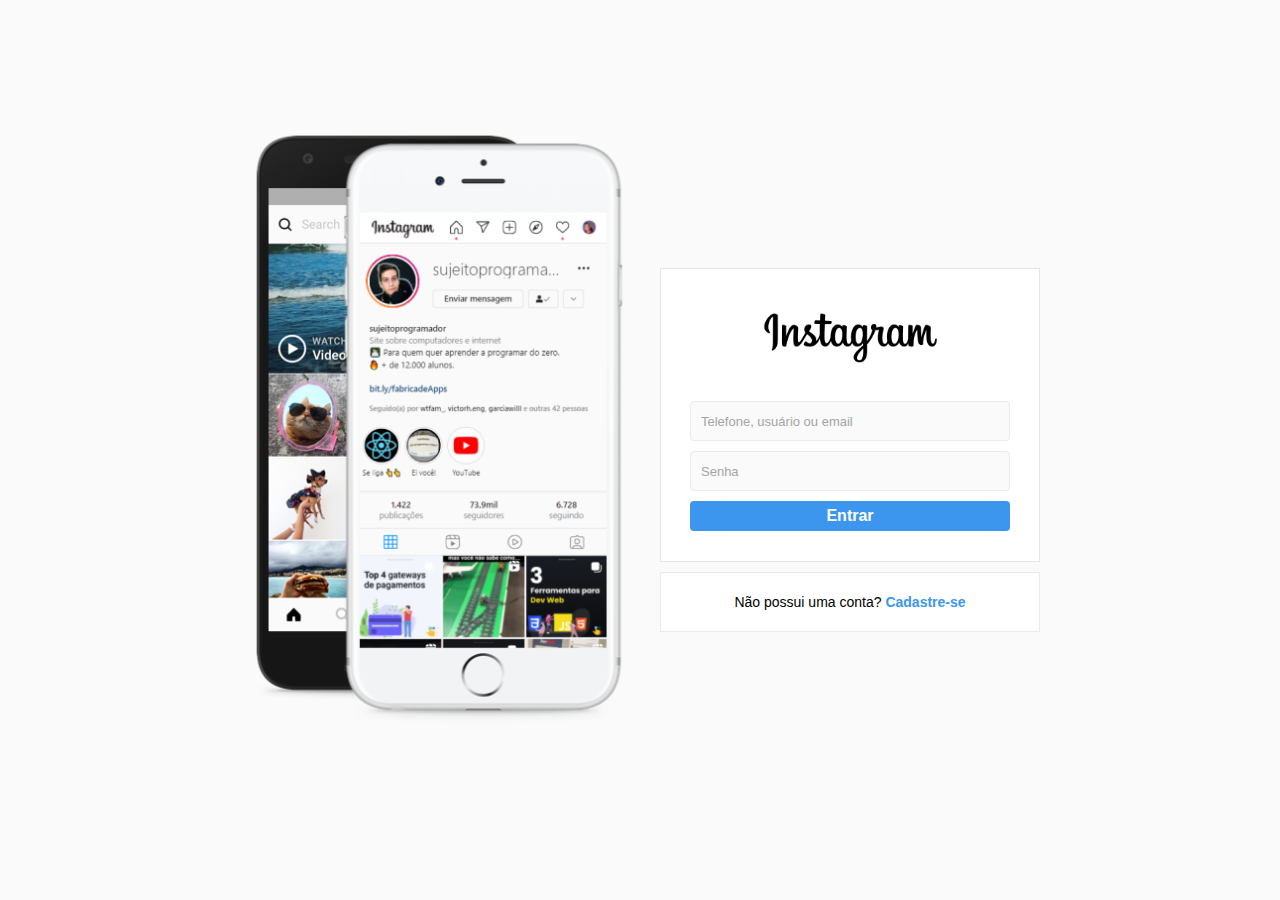
==== index.html @ 1d022b70 "feat: Initial commit" ====
<!DOCTYPE html>
<html lang="pt-br">
<head>
  <meta charset="UTF-8">
  <meta http-equiv="X-UA-Compatible" content="IE=edge">
  <meta name="viewport" content="width=device-width, initial-scale=1.0">
  <link rel="stylesheet" href="style.css" />

  <title>Sujeitogram - Sua rede social</title>
</head>
<body>

  
  <div id="wrapper">
    <!-- Container -->
    <div id="container">
      
      <div class="column left">
        <div class="main"></div>
      </div>

      <div class="column right">

        <div class="login-panel">
          <div class="logo">
            <img class="logo-img" src="assets/logo.png" alt="Logo principal">
          </div>

          <form action="">
            <input type="text" placeholder="Telefone, usuário ou email" name="username">
            <input type="password" placeholder="Senha" name="password">
            <input type="submit" value="Entrar">
          </form>

        </div>

        <div class="infobox">
          <p>Não possui uma conta? <a href="#">Cadastre-se</a></p>
        </div>

      </div>

    </div>

  </div>
</body>
</html>
---- style.css ----
*{
  box-sizing: border-box;
  margin:0;
  padding:0;
}

a{
  color: #3c96ed;
  text-decoration: none;
}

body{
  background: #FAFAFA;
  height: 100%;
  width: 100%;
  margin:0;
  padding:0;
  font-family: Arial, Helvetica, sans-serif;
  font-size: 14px;
  line-height: 18px;
}

#wrapper{
  height: 100vh;
}

#container{
  margin: 0 auto;
  min-height: 100%;
  width: 800px;
  display: flex;
  align-items: center;
}

.column {
  flex-grow: 1;
  width: 50%;
}

.left {
  background-image: url("./assets/main-foto.png");
  background-size: 450px;
  background-repeat: no-repeat;
  background-position: center;
  height: 600px;
  margin-bottom: 50px;
}

.right {
  padding-left: 20px; 
}

.login-panel {
  background-color: white;
  border: 1px solid #E6E6E6;
  text-align: center;
  padding: 20px 0;
}

.logo-img{
  width: 175px;
}

form {
  display: flex;
  flex-direction: column;
  align-items: center;
  justify-content: center;
}

input[type="password"], input[type="text"]{
  background-color: rgba(250, 250, 250, 1);
  border: 1px solid rgb(236, 234, 234);
  height: 40px;
  border-radius: 4px;
  margin-top: 10px;
  padding: 10px;
  font-size: 13px;
  width: 320px;
  color: #000000;
}

input[type="password"]::placeholder, input[type="text"]::placeholder {
  color: rgb(165, 164, 164);
} 

input[type="password"]:focus, input[type="text"]:focus {
  outline: 0;
  border: 1px solid #A1A1A1;
}

input[type="submit"] {
  width: 320px;
  margin-top: 10px;
  height: 30px;
  border: 0;
  background-color: #3C96ED;
  border-radius: 4px;
  color: #FFF;
  font-size: 16px;
  font-weight: bold;
  margin-bottom: 10px;
  cursor: pointer;
}

.infobox {
  background-color: #FFF;
  height: 60px;
  border: 1px solid rgb(236, 234, 234);
  margin: 10px auto 0;
  display: flex;
  justify-content: center;
  align-items: center;
}

.infobox p a {
  font-weight: bold;
  user-select: none;
}
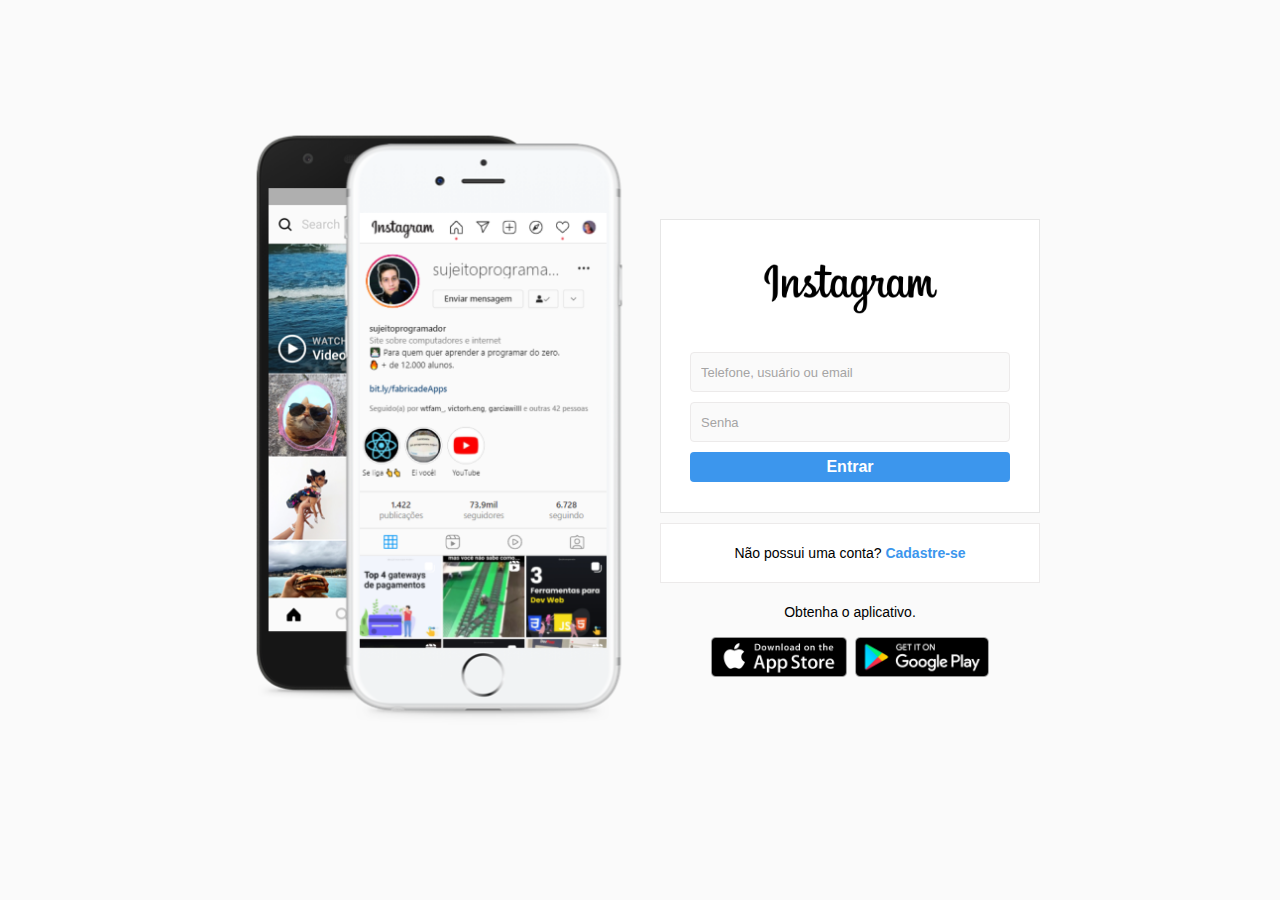
==== commit 237fd2b7: "feat: Creating section app buttons" ====
--- a/index.html
+++ b/index.html
@@ -38,6 +38,14 @@
           <p>Não possui uma conta? <a href="#">Cadastre-se</a></p>
         </div>
 
+        <div class="get-app-panel">
+          Obtenha o aplicativo.
+          <div class="app-buttons">
+            <a href="#"><img src="assets/appstore.png" alt="AppStore"></a>
+            <a href="#"><img src="assets/googleplay.png" alt="PlayStore"></a>
+          </div>
+        </div>
+
       </div>
 
     </div>
--- a/style.css
+++ b/style.css
@@ -116,4 +116,18 @@
 .infobox p a {
   font-weight: bold;
   user-select: none;
+}
+
+.get-app-panel {
+  margin-top: 20px;
+  text-align: center;
+}
+
+.app-buttons {
+  margin-top: 16px;
+}
+
+.app-buttons img {
+  height: 40px;
+  padding: 0 2px;
 }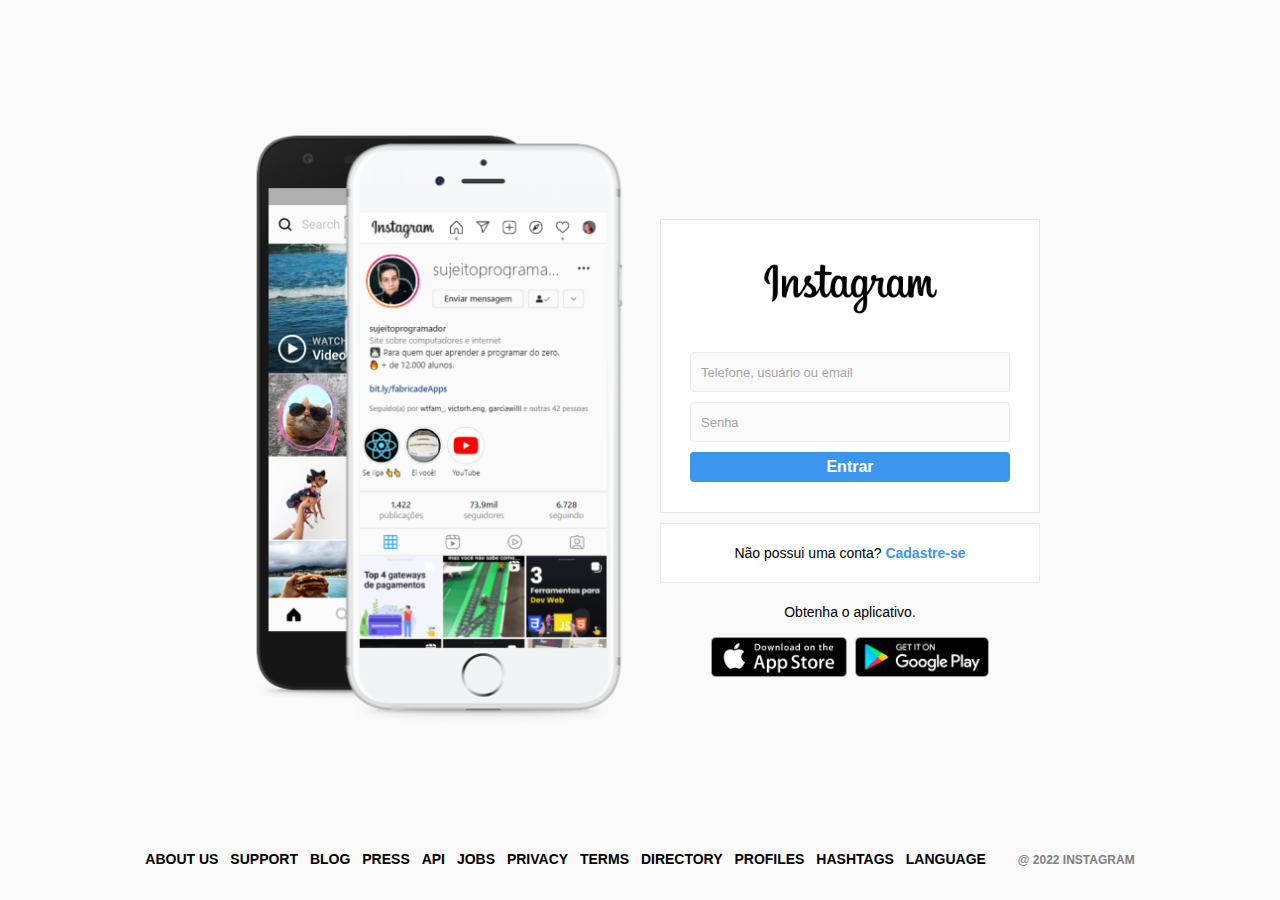
==== commit 5a4ee4f4: "feat: Creating footer" ====
--- a/index.html
+++ b/index.html
@@ -50,6 +50,24 @@
 
     </div>
 
+    <footer>
+      <div class="footer-inner">
+        <a href="#">About us</a>
+        <a href="#">Support</a>
+        <a href="#">Blog</a>
+        <a href="#">Press</a>
+        <a href="#">API</a>
+        <a href="#">Jobs</a>
+        <a href="#">Privacy</a>
+        <a href="#">Terms</a>
+        <a href="#">Directory</a>
+        <a href="#">Profiles</a>
+        <a href="#">Hashtags</a>
+        <a href="#">Language</a>
+        <div class="text-small">@ 2022 Instagram</div>
+      </div>
+    </footer>
+
   </div>
 </body>
 </html>--- a/style.css
+++ b/style.css
@@ -130,4 +130,26 @@
 .app-buttons img {
   height: 40px;
   padding: 0 2px;
+}
+
+footer {
+  text-align: center;
+  height: 50px;
+  margin-top: -50px;
+}
+
+footer a {
+  color: #000000;
+  text-transform: uppercase;
+  font-weight: bold;
+  margin-right: 8px;
+}
+
+.text-small {
+  font-size: 12px;
+  font-weight: bold;
+  color: grey;
+  text-transform: uppercase;
+  padding-left: 20px;
+  display: inline-block;
 }